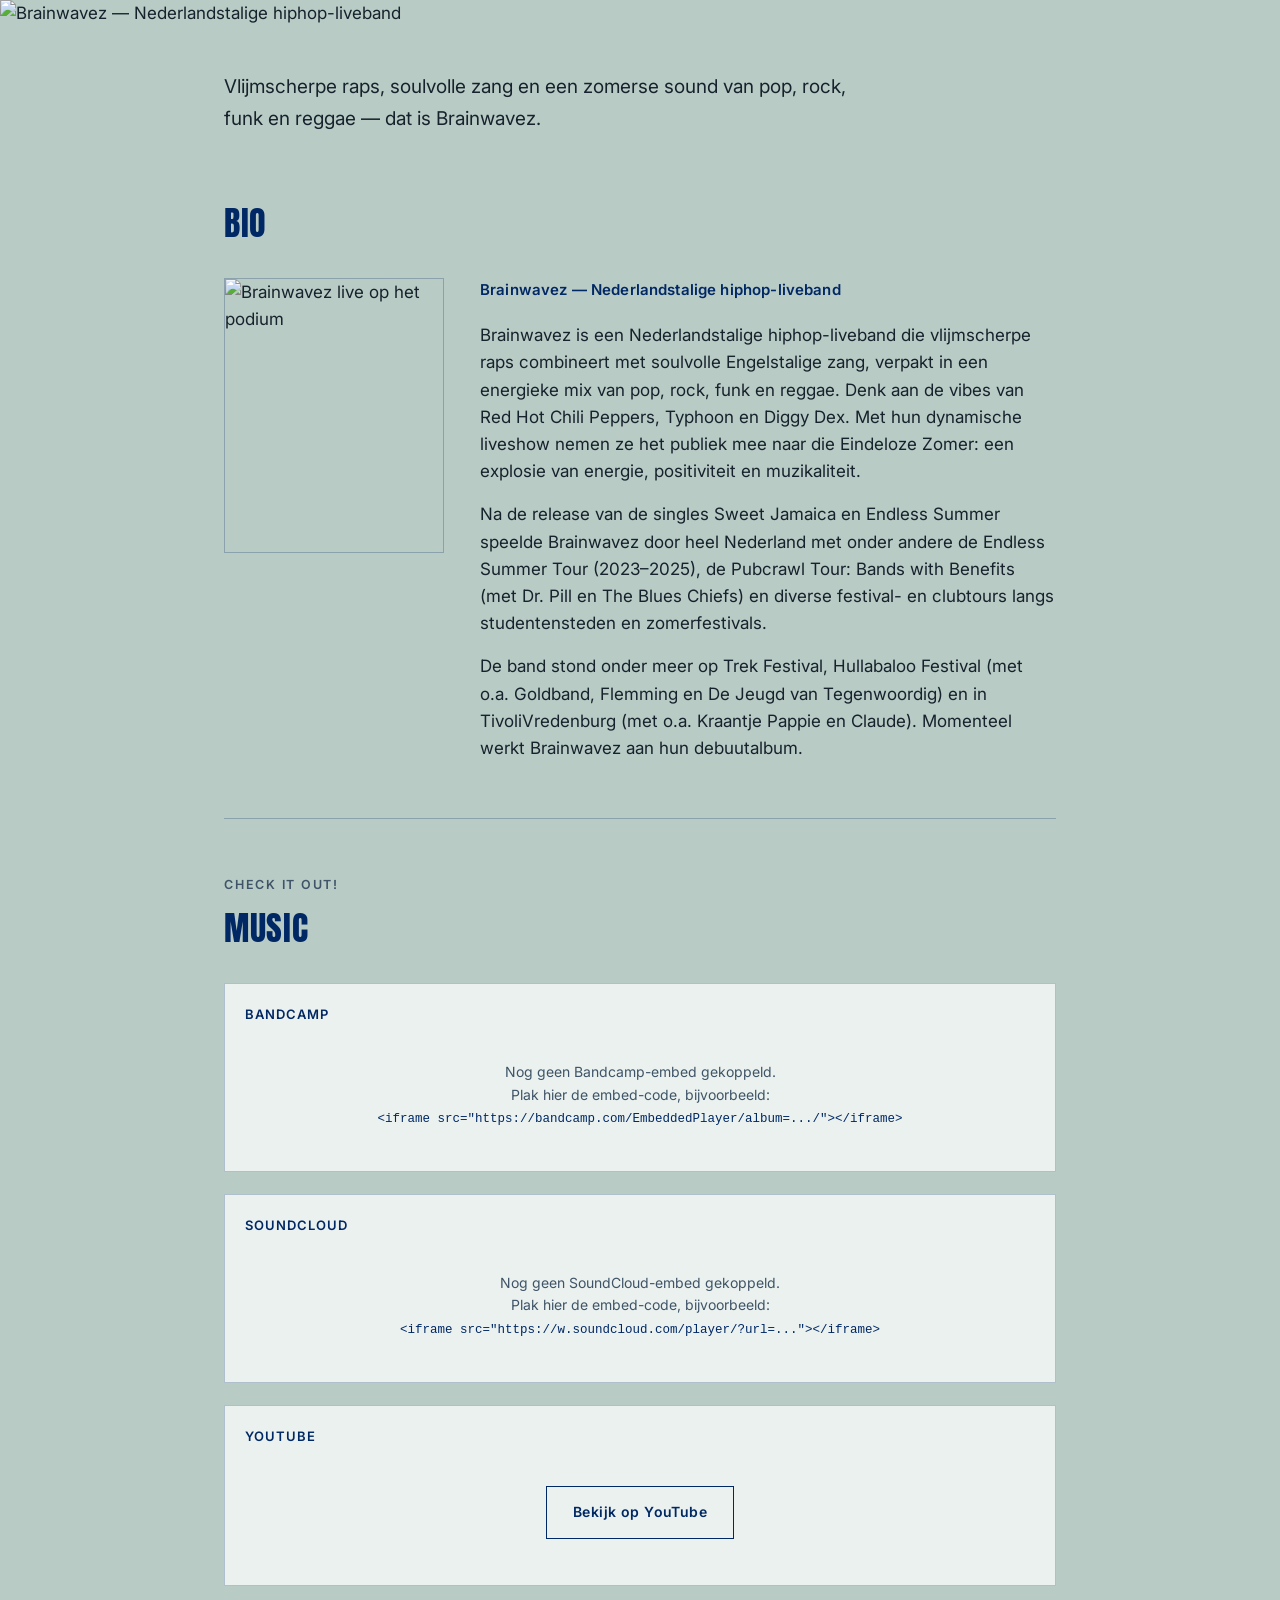
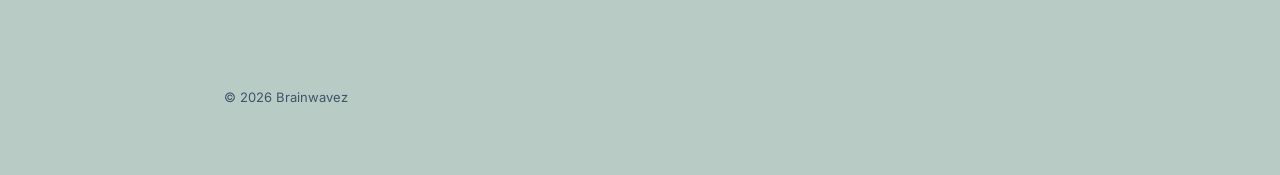
==== index.html @ 17d498de "Add files via upload" ====
<!DOCTYPE html>
<html lang="nl">
<head>
<meta charset="UTF-8">
<meta name="viewport" content="width=device-width, initial-scale=1.0">
<title>Brainwavez</title>
<meta name="description" content="Brainwavez is een Nederlandstalige hiphop-liveband met een energieke mix van pop, rock, funk en reggae — live te zien door heel Nederland.">

<!-- Lettertypes: Anton (koppen, zoals in de banner) + Inter (leestekst) -->
<link rel="preconnect" href="https://fonts.googleapis.com">
<link rel="preconnect" href="https://fonts.gstatic.com" crossorigin>
<link href="https://fonts.googleapis.com/css2?family=Anton&family=Inter:wght@400;500;600&display=swap" rel="stylesheet">

<style>
  :root{
    --bg:#b9cbc5;
    --surface:#eaf1ee;
    --ink:#16222c;
    --muted:#3f5468;
    --navy:#002865;
    --line: rgba(0,40,101,0.25);
    --display: "Anton", sans-serif;
    --body: "Inter", system-ui, -apple-system, "Segoe UI", sans-serif;
    --max: 880px;
  }
  *{ box-sizing:border-box; }
  html,body{ margin:0; padding:0; }
  body{
    background:var(--bg);
    color:var(--ink);
    font-family:var(--body);
    font-size:17px;
    line-height:1.6;
  }
  img{ max-width:100%; display:block; }

  /* ---------- Banner ---------- */
  .banner img{ width:100%; height:auto; display:block; }

  /* ---------- Layout ---------- */
  main{ max-width:var(--max); margin:0 auto; padding:0 24px; }
  .section{ padding:56px 0; border-bottom:1px solid var(--line); }
  .section:last-of-type{ border-bottom:none; }

  .section-title{
    font-family:var(--display);
    font-weight:400;
    font-size:34px;
    letter-spacing:0.02em;
    color:var(--navy);
    margin:0 0 28px;
    text-transform:uppercase;
  }
  .eyebrow{
    font-family:var(--body);
    font-weight:600;
    font-size:12.5px;
    letter-spacing:0.14em;
    text-transform:uppercase;
    color:var(--muted);
    margin:0 0 6px;
  }

  /* ---------- Intro ---------- */
  .intro{ padding:44px 0 0; }
  .intro p{
    font-size:19px;
    line-height:1.65;
    color:var(--ink);
    max-width:640px;
    margin:0;
  }

  /* ---------- Bio ---------- */
  .bio-grid{
    display:grid;
    grid-template-columns: 220px 1fr;
    gap:36px;
    align-items:start;
  }
  @media (max-width: 620px){
    .bio-grid{ grid-template-columns: 1fr; }
  }
  .photo-wrap img{
    width:100%;
    aspect-ratio: 4 / 5;
    object-fit:cover;
    border:1px solid var(--line);
  }
  .photo-placeholder{
    width:100%;
    aspect-ratio: 4 / 5;
    border:1px dashed var(--line);
    background:var(--surface);
    display:flex;
    align-items:center;
    justify-content:center;
    padding:18px;
    text-align:center;
  }
  .photo-placeholder p{
    margin:0;
    font-size:13px;
    color:var(--muted);
    line-height:1.5;
  }
  .photo-placeholder code{
    display:inline-block;
    margin-top:6px;
    font-family: ui-monospace, "SF Mono", Consolas, monospace;
    font-size:12px;
    color:var(--navy);
  }
  .bio-text p{ margin:0 0 16px; color:var(--ink); }
  .bio-text p:last-child{ margin-bottom:0; }
  .bio-text p.bio-lead{
    font-family:var(--body);
    font-weight:600;
    color:var(--navy);
    font-size:15px;
    letter-spacing:0.01em;
    margin-bottom:20px;
  }

  /* ---------- Music / embeds ---------- */
  .embed-grid{
    display:flex;
    flex-direction:column;
    gap:22px;
  }
  .embed-card{
    background:var(--surface);
    border:1px solid var(--line);
    padding:20px;
  }
  .embed-label{
    display:block;
    font-family:var(--body);
    font-weight:600;
    font-size:13px;
    letter-spacing:0.08em;
    text-transform:uppercase;
    color:var(--navy);
    margin-bottom:14px;
  }
  .embed-frame iframe{
    width:100%;
    border:0;
    display:block;
  }
  /* Standaard hoogtes; pas gerust aan als het platform een andere embed-grootte teruggeeft */
  .embed-frame.bandcamp iframe{ height:120px; }
  .embed-frame.soundcloud iframe{ height:560px; }
  .embed-frame.youtube{ position:relative; padding-top:56.25%; height:0; }
  .embed-frame.youtube iframe{ position:absolute; top:0; left:0; width:100%; height:100%; }

  .embed-frame.link-only{ display:flex; justify-content:center; padding:26px 4px; }
  .listen-link{
    display:inline-block;
    padding:14px 26px;
    border:1px solid var(--navy);
    color:var(--navy);
    text-decoration:none;
    font-family:var(--body);
    font-weight:600;
    font-size:14px;
    letter-spacing:0.03em;
  }
  .listen-link:hover{ background:var(--navy); color:var(--surface); }

  .embed-empty-note{
    margin:0;
    padding:22px 4px;
    font-size:14px;
    color:var(--muted);
    text-align:center;
    line-height:1.6;
  }
  .embed-empty-note code{
    font-family: ui-monospace, "SF Mono", Consolas, monospace;
    font-size:12.5px;
    color:var(--navy);
  }

  /* ---------- Footer ---------- */
  footer{
    max-width:var(--max);
    margin:0 auto;
    padding:32px 24px 56px;
    font-size:13px;
    color:var(--muted);
  }
</style>
</head>
<body>

  <header class="banner">
    <img src="images/banner.jpg" alt="Brainwavez — Nederlandstalige hiphop-liveband">
  </header>

  <main>

    <section class="intro">
      <p>
        Vlijmscherpe raps, soulvolle zang en een zomerse sound van pop, rock, funk en reggae — dat is Brainwavez.
      </p>
    </section>

    <section class="section" id="bio">
      <p class="eyebrow"></p>
      <h2 class="section-title">Bio</h2>
      <div class="bio-grid">

        <div class="photo-wrap"><img src="images/foto.jpg" alt="Brainwavez live op het podium"></div>

        <div class="bio-text">
          <p class="bio-lead">Brainwavez — Nederlandstalige hiphop-liveband</p>
          <p>
            Brainwavez is een Nederlandstalige hiphop-liveband die vlijmscherpe raps combineert met soulvolle
            Engelstalige zang, verpakt in een energieke mix van pop, rock, funk en reggae. Denk aan de vibes van
            Red Hot Chili Peppers, Typhoon en Diggy Dex. Met hun dynamische liveshow nemen ze het publiek mee naar
            die Eindeloze Zomer: een explosie van energie, positiviteit en muzikaliteit.
          </p>
          <p>
            Na de release van de singles Sweet Jamaica en Endless Summer speelde Brainwavez door heel Nederland
            met onder andere de Endless Summer Tour (2023–2025), de Pubcrawl Tour: Bands with Benefits (met
            Dr. Pill en The Blues Chiefs) en diverse festival- en clubtours langs studentensteden en
            zomerfestivals.
          </p>
          <p>
            De band stond onder meer op Trek Festival, Hullabaloo Festival (met o.a. Goldband, Flemming en
            De Jeugd van Tegenwoordig) en in TivoliVredenburg (met o.a. Kraantje Pappie en Claude). Momenteel
            werkt Brainwavez aan hun debuutalbum.
          </p>
        </div>
      </div>
    </section>

    <section class="section" id="music">
      <p class="eyebrow">Check it out!</p>
      <h2 class="section-title">Music</h2>
      <div class="embed-grid">

        <div class="embed-card">
          <span class="embed-label">Bandcamp</span>
          <div class="embed-frame bandcamp">
            <p class="embed-empty-note">
              Nog geen Bandcamp-embed gekoppeld.<br>
              Plak hier de embed-code, bijvoorbeeld:<br>
              <code>&lt;iframe src="https://bandcamp.com/EmbeddedPlayer/album=.../"&gt;&lt;/iframe&gt;</code>
            </p>
          </div>
        </div>

        <div class="embed-card">
          <span class="embed-label">SoundCloud</span>
          <div class="embed-frame soundcloud">
            <p class="embed-empty-note">
              Nog geen SoundCloud-embed gekoppeld.<br>
              Plak hier de embed-code, bijvoorbeeld:<br>
              <code>&lt;iframe src="https://w.soundcloud.com/player/?url=..."&gt;&lt;/iframe&gt;</code>
            </p>
          </div>
        </div>

        <div class="embed-card">
          <span class="embed-label">YouTube</span>
          <div class="embed-frame link-only">
            <a class="listen-link" href="https://www.youtube.com/@brainwavez_official" target="_blank" rel="noopener">Bekijk op YouTube</a>
          </div>
        </div>

      </div>
    </section>

  </main>

  <footer>
    <p>&copy; 2026 Brainwavez</p>
  </footer>

</body>
</html>
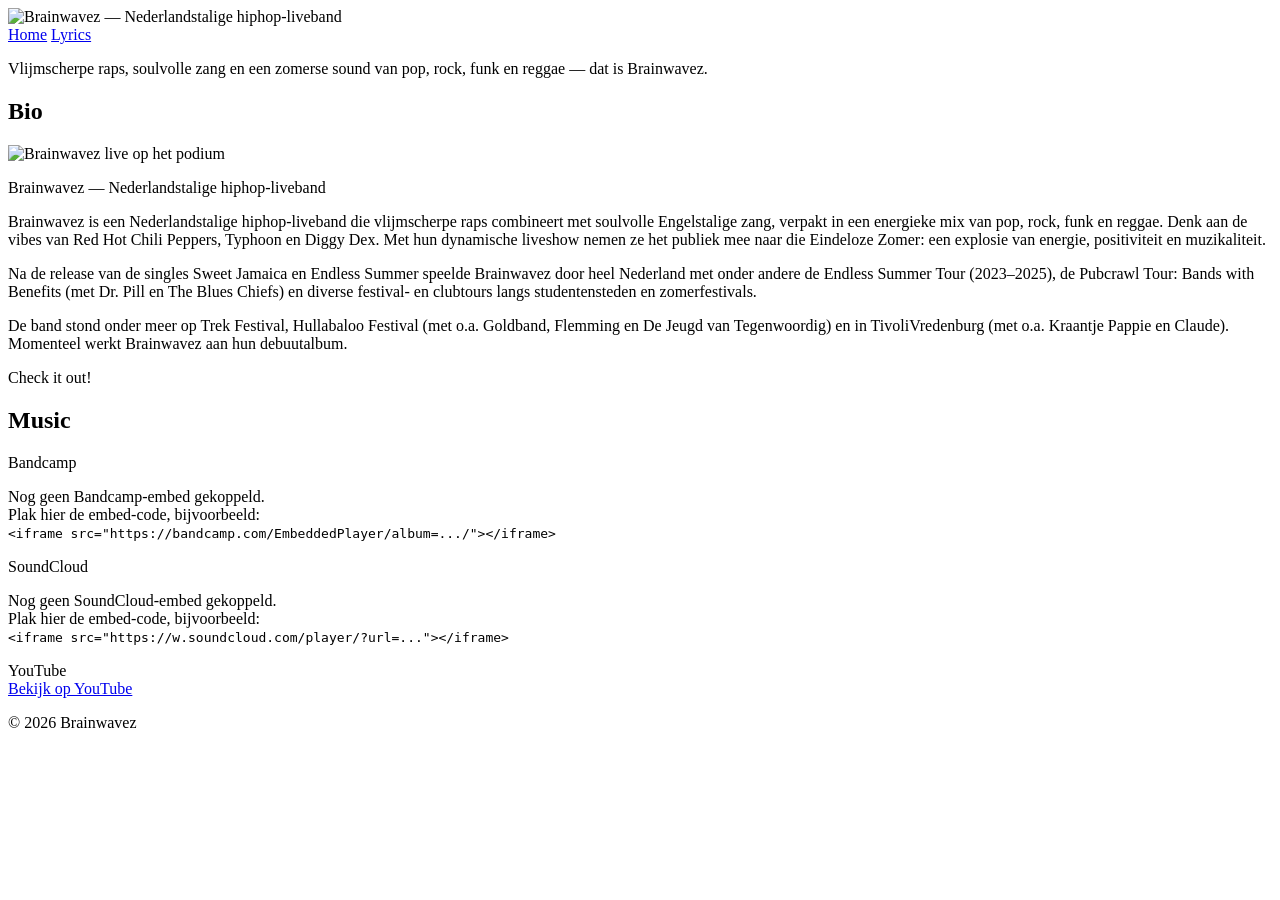
==== commit 074ea17d: "Add files via upload" ====
--- a/index.html
+++ b/index.html
@@ -6,197 +6,21 @@
 <title>Brainwavez</title>
 <meta name="description" content="Brainwavez is een Nederlandstalige hiphop-liveband met een energieke mix van pop, rock, funk en reggae — live te zien door heel Nederland.">
 
-<!-- Lettertypes: Anton (koppen, zoals in de banner) + Inter (leestekst) -->
 <link rel="preconnect" href="https://fonts.googleapis.com">
 <link rel="preconnect" href="https://fonts.gstatic.com" crossorigin>
 <link href="https://fonts.googleapis.com/css2?family=Anton&family=Inter:wght@400;500;600&display=swap" rel="stylesheet">
-
-<style>
-  :root{
-    --bg:#b9cbc5;
-    --surface:#eaf1ee;
-    --ink:#16222c;
-    --muted:#3f5468;
-    --navy:#002865;
-    --line: rgba(0,40,101,0.25);
-    --display: "Anton", sans-serif;
-    --body: "Inter", system-ui, -apple-system, "Segoe UI", sans-serif;
-    --max: 880px;
-  }
-  *{ box-sizing:border-box; }
-  html,body{ margin:0; padding:0; }
-  body{
-    background:var(--bg);
-    color:var(--ink);
-    font-family:var(--body);
-    font-size:17px;
-    line-height:1.6;
-  }
-  img{ max-width:100%; display:block; }
-
-  /* ---------- Banner ---------- */
-  .banner img{ width:100%; height:auto; display:block; }
-
-  /* ---------- Layout ---------- */
-  main{ max-width:var(--max); margin:0 auto; padding:0 24px; }
-  .section{ padding:56px 0; border-bottom:1px solid var(--line); }
-  .section:last-of-type{ border-bottom:none; }
-
-  .section-title{
-    font-family:var(--display);
-    font-weight:400;
-    font-size:34px;
-    letter-spacing:0.02em;
-    color:var(--navy);
-    margin:0 0 28px;
-    text-transform:uppercase;
-  }
-  .eyebrow{
-    font-family:var(--body);
-    font-weight:600;
-    font-size:12.5px;
-    letter-spacing:0.14em;
-    text-transform:uppercase;
-    color:var(--muted);
-    margin:0 0 6px;
-  }
-
-  /* ---------- Intro ---------- */
-  .intro{ padding:44px 0 0; }
-  .intro p{
-    font-size:19px;
-    line-height:1.65;
-    color:var(--ink);
-    max-width:640px;
-    margin:0;
-  }
-
-  /* ---------- Bio ---------- */
-  .bio-grid{
-    display:grid;
-    grid-template-columns: 220px 1fr;
-    gap:36px;
-    align-items:start;
-  }
-  @media (max-width: 620px){
-    .bio-grid{ grid-template-columns: 1fr; }
-  }
-  .photo-wrap img{
-    width:100%;
-    aspect-ratio: 4 / 5;
-    object-fit:cover;
-    border:1px solid var(--line);
-  }
-  .photo-placeholder{
-    width:100%;
-    aspect-ratio: 4 / 5;
-    border:1px dashed var(--line);
-    background:var(--surface);
-    display:flex;
-    align-items:center;
-    justify-content:center;
-    padding:18px;
-    text-align:center;
-  }
-  .photo-placeholder p{
-    margin:0;
-    font-size:13px;
-    color:var(--muted);
-    line-height:1.5;
-  }
-  .photo-placeholder code{
-    display:inline-block;
-    margin-top:6px;
-    font-family: ui-monospace, "SF Mono", Consolas, monospace;
-    font-size:12px;
-    color:var(--navy);
-  }
-  .bio-text p{ margin:0 0 16px; color:var(--ink); }
-  .bio-text p:last-child{ margin-bottom:0; }
-  .bio-text p.bio-lead{
-    font-family:var(--body);
-    font-weight:600;
-    color:var(--navy);
-    font-size:15px;
-    letter-spacing:0.01em;
-    margin-bottom:20px;
-  }
-
-  /* ---------- Music / embeds ---------- */
-  .embed-grid{
-    display:flex;
-    flex-direction:column;
-    gap:22px;
-  }
-  .embed-card{
-    background:var(--surface);
-    border:1px solid var(--line);
-    padding:20px;
-  }
-  .embed-label{
-    display:block;
-    font-family:var(--body);
-    font-weight:600;
-    font-size:13px;
-    letter-spacing:0.08em;
-    text-transform:uppercase;
-    color:var(--navy);
-    margin-bottom:14px;
-  }
-  .embed-frame iframe{
-    width:100%;
-    border:0;
-    display:block;
-  }
-  /* Standaard hoogtes; pas gerust aan als het platform een andere embed-grootte teruggeeft */
-  .embed-frame.bandcamp iframe{ height:120px; }
-  .embed-frame.soundcloud iframe{ height:560px; }
-  .embed-frame.youtube{ position:relative; padding-top:56.25%; height:0; }
-  .embed-frame.youtube iframe{ position:absolute; top:0; left:0; width:100%; height:100%; }
-
-  .embed-frame.link-only{ display:flex; justify-content:center; padding:26px 4px; }
-  .listen-link{
-    display:inline-block;
-    padding:14px 26px;
-    border:1px solid var(--navy);
-    color:var(--navy);
-    text-decoration:none;
-    font-family:var(--body);
-    font-weight:600;
-    font-size:14px;
-    letter-spacing:0.03em;
-  }
-  .listen-link:hover{ background:var(--navy); color:var(--surface); }
-
-  .embed-empty-note{
-    margin:0;
-    padding:22px 4px;
-    font-size:14px;
-    color:var(--muted);
-    text-align:center;
-    line-height:1.6;
-  }
-  .embed-empty-note code{
-    font-family: ui-monospace, "SF Mono", Consolas, monospace;
-    font-size:12.5px;
-    color:var(--navy);
-  }
-
-  /* ---------- Footer ---------- */
-  footer{
-    max-width:var(--max);
-    margin:0 auto;
-    padding:32px 24px 56px;
-    font-size:13px;
-    color:var(--muted);
-  }
-</style>
+<link rel="stylesheet" href="css/style.css">
 </head>
 <body>
 
   <header class="banner">
     <img src="images/banner.jpg" alt="Brainwavez — Nederlandstalige hiphop-liveband">
   </header>
+
+  <nav class="site-nav">
+    <a href="index.html" class="active">Home</a>
+    <a href="lyrics.html">Lyrics</a>
+  </nav>
 
   <main>
 
